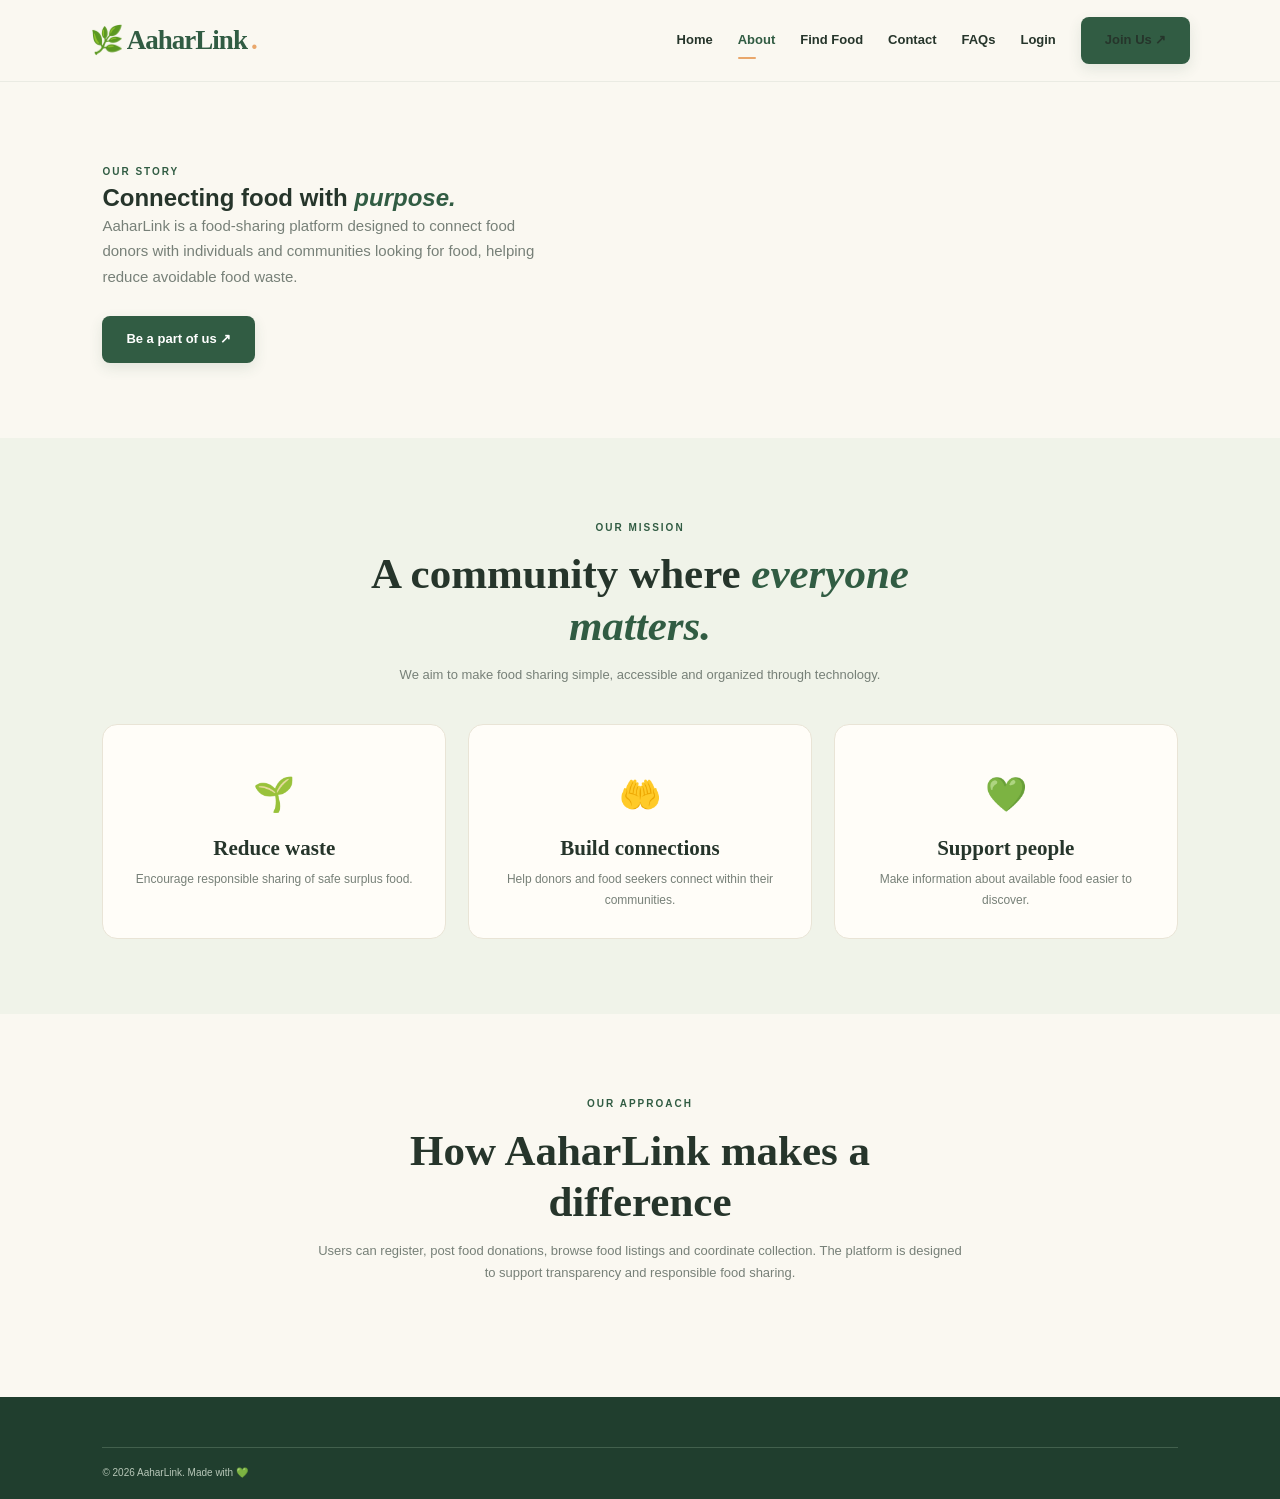
==== frontend/pages/about.html @ 4fac2980 "Initial project upload" ====
<!DOCTYPE html>
<html lang="en">
<head>
  <meta charset="UTF-8">
  <meta name="viewport" content="width=device-width, initial-scale=1">
  <title>About Us | AaharLink</title>
<link rel="stylesheet" href="../css/style.css">
  
</head>
<body>
<header class="navbar">
  <a class="logo" href="index.html">🌿 AaharLink<span>.</span></a>
  <button class="menu-toggle" id="menuToggle">☰</button>
  <nav id="navLinks">
    <a href="index.html">Home</a><a class="active" href="about.html">About</a>
    <a href="find-food.html">Find Food</a><a href="contact.html">Contact</a>
    <a href="faqs.html">FAQs</a><a href="login.html">Login</a>
    <a class="btn btn-primary" href="register.html">Join Us ↗</a>
  </nav>
</header>
<main>
  <section class="section">
    <div class="hero-content">
      <span class="eyebrow">OUR STORY</span>
      <h1>Connecting food with <span>purpose.</span></h1>
      <p>AaharLink is a food-sharing platform designed to connect food donors with individuals and communities looking for food, helping reduce avoidable food waste.</p>
      <a class="btn btn-primary" href="register.html">Be a part of us ↗</a>
    </div>
  </section>
  <section class="section impact">
    <div class="impact-heading">
      <span class="eyebrow">OUR MISSION</span>
      <h2>A community where <span>everyone matters.</span></h2>
      <p>We aim to make food sharing simple, accessible and organized through technology.</p>
    </div>
    <div class="steps-grid">
      <div class="step-card"><span class="step-icon">🌱</span><h3>Reduce waste</h3><p>Encourage responsible sharing of safe surplus food.</p></div>
      <div class="step-card"><span class="step-icon">🤲</span><h3>Build connections</h3><p>Help donors and food seekers connect within their communities.</p></div>
      <div class="step-card"><span class="step-icon">💚</span><h3>Support people</h3><p>Make information about available food easier to discover.</p></div>
    </div>
  </section>
  <section class="section">
    <div class="impact-heading">
      <span class="eyebrow">OUR APPROACH</span>
      <h2>How AaharLink makes a difference</h2>
      <p>Users can register, post food donations, browse food listings and coordinate collection. The platform is designed to support transparency and responsible food sharing.</p>
    </div>
  </section>
</main>
<footer class="footer"><div class="footer-bottom">© 2026 AaharLink. Made with 💚</div></footer>
<script src="../js/main.js"></script>
</body>
</html>
---- frontend/css/style.css ----
/* =========================================
   AAHARLINK — GLOBAL STYLESHEET
   Theme: Pinterest-inspired | Sage & Cream
========================================= */

/* 1. GOOGLE FONTS
   DM Sans + Playfair Display are imported in HTML.
========================================= */

:root {
  /* Brand Colors */
  --green: #315c43;
  --green-dark: #234832;
  --green-light: #53775c;
  --sage: #dce9d8;
  --sage-light: #edf3e9;
  --cream: #faf8f1;
  --cream-dark: #f2efe5;
  --white: #ffffff;

  /* Text Colors */
  --text: #26352b;
  --muted: #778078;
  --light-text: #a0a99f;

  /* Accent Colors */
  --orange: #e9a76b;
  --peach: #f7e5d4;
  --red: #c45d54;
  --blue: #e8f0f5;

  /* Borders and Shadows */
  --border: #e8e9df;
  --shadow-sm: 0 4px 15px rgba(39, 67, 46, 0.05);
  --shadow: 0 12px 35px rgba(39, 67, 46, 0.09);
  --shadow-lg: 0 20px 55px rgba(39, 67, 46, 0.13);

  /* Layout */
  --container: 1200px;
  --radius-sm: 8px;
  --radius-md: 14px;
  --radius-lg: 20px;
  --transition: 0.25s ease;
}

/* 2. RESET */

* {
  margin: 0;
  padding: 0;
  box-sizing: border-box;
}

html {
  scroll-behavior: smooth;
  scroll-padding-top: 90px;
}

body {
  min-height: 100vh;
  font-family: "DM Sans", sans-serif;
  background: var(--cream);
  color: var(--text);
  line-height: 1.6;
  overflow-x: hidden;
}

h1, h2, h3, h4, h5, h6 {
  color: var(--text);
  line-height: 1.25;
}

p {
  line-height: 1.7;
}

a {
  color: inherit;
  text-decoration: none;
}

button,
input,
textarea,
select {
  font: inherit;
}

button {
  cursor: pointer;
}

img {
  display: block;
  max-width: 100%;
}

ul {
  list-style: none;
}

::selection {
  background: var(--sage);
  color: var(--green-dark);
}

/* 3. SCROLLBAR */

::-webkit-scrollbar {
  width: 8px;
}

::-webkit-scrollbar-track {
  background: var(--cream);
}

::-webkit-scrollbar-thumb {
  background: #b7cbb6;
  border-radius: 20px;
}

::-webkit-scrollbar-thumb:hover {
  background: var(--green-light);
}

/* 4. NAVIGATION BAR */

.navbar {
  width: 100%;
  min-height: 82px;
  padding: 12px 7%;
  display: flex;
  align-items: center;
  justify-content: space-between;
  gap: 25px;
  position: sticky;
  top: 0;
  z-index: 100;
  background: rgba(250, 248, 241, 0.97);
  border-bottom: 1px solid rgba(49, 92, 67, 0.08);
  backdrop-filter: blur(12px);
}

.logo {
  display: inline-flex;
  align-items: center;
  gap: 4px;
  flex-shrink: 0;
  color: var(--green);
  font-family: "Playfair Display", serif;
  font-size: 27px;
  font-weight: 800;
  letter-spacing: -1px;
}

.logo span {
  color: var(--orange);
}

.navbar nav {
  display: flex;
  align-items: center;
  justify-content: flex-end;
  gap: 25px;
}

.navbar nav a {
  color: var(--text);
  font-size: 13px;
  font-weight: 600;
  transition: color var(--transition);
  white-space: nowrap;
}

.navbar nav a:hover,
.navbar nav a.active {
  color: var(--green);
}

.navbar nav a.active:not(.btn) {
  position: relative;
}

.navbar nav a.active:not(.btn)::after {
  content: "";
  position: absolute;
  height: 2px;
  width: 18px;
  bottom: -8px;
  left: 0;
  background: var(--orange);
  border-radius: 5px;
}

.navbar nav .nav-login {
  margin-left: 3px;
}

.menu-toggle {
  display: none;
  border: 0;
  background: transparent;
  color: var(--green);
  font-size: 25px;
  line-height: 1;
}

/* 5. BUTTONS */

.btn {
  display: inline-flex;
  justify-content: center;
  align-items: center;
  gap: 8px;
  min-height: 45px;
  padding: 12px 23px;
  border: 1px solid transparent;
  border-radius: var(--radius-sm);
  font-size: 13px;
  font-weight: 700;
  text-align: center;
  cursor: pointer;
  transition:
    background var(--transition),
    color var(--transition),
    transform var(--transition),
    box-shadow var(--transition);
}

.btn:hover {
  transform: translateY(-2px);
}

.btn:focus-visible,
button:focus-visible,
a:focus-visible {
  outline: 3px solid var(--orange);
  outline-offset: 3px;
}

.btn-primary {
  background: var(--green);
  color: var(--white);
  box-shadow: 0 5px 14px rgba(49, 92, 67, 0.12);
}

.btn-primary:hover {
  background: var(--green-dark);
  color: var(--white);
  box-shadow: var(--shadow);
}

.btn-outline {
  color: var(--green);
  background: transparent;
  border-color: var(--green);
}

.btn-outline:hover {
  background: var(--sage);
}

.btn-light {
  color: var(--green);
  background: var(--white);
}

.btn-light:hover {
  background: var(--sage-light);
}

.btn-danger {
  color: var(--white);
  background: var(--red);
}

.nav-register {
  min-height: 39px;
  padding: 9px 17px;
}

/* 6. COMMON TEXT STYLES */

.eyebrow {
  display: inline-block;
  color: var(--green);
  font-size: 10px;
  font-weight: 800;
  letter-spacing: 2px;
  line-height: 1.6;
}

.text-muted {
  color: var(--muted);
}

.text-link {
  color: var(--green);
  font-size: 13px;
  font-weight: 700;
  transition: color var(--transition);
}

.text-link:hover {
  color: var(--orange);
}

h2 span,
h1 span {
  color: var(--green);
  font-style: italic;
}

/* 7. HERO SECTION */

.hero {
  width: 100%;
  min-height: 590px;
  padding: 75px 8% 85px;
  display: grid;
  grid-template-columns: 1fr 1fr;
  align-items: center;
  gap: 65px;
  max-width: 1600px;
  margin: auto;
}

.hero-content {
  max-width: 570px;
}

.hero h1 {
  margin: 20px 0;
  color: var(--text);
  font-family: "Playfair Display", serif;
  font-size: clamp(48px, 6vw, 76px);
  font-weight: 800;
  line-height: 1.1;
  letter-spacing: -2px;
}

.hero-content > p {
  max-width: 460px;
  margin-bottom: 27px;
  color: var(--muted);
  font-size: 15px;
}

.hero-buttons {
  display: flex;
  flex-wrap: wrap;
  gap: 12px;
}

.hero-note {
  margin-top: 26px;
  color: var(--muted);
  font-size: 12px;
}

.hero-note span {
  color: #c47c57;
  font-size: 19px;
}

.hero-image {
  position: relative;
  padding: 0 0 25px 20px;
}

.hero-image::before {
  content: "";
  position: absolute;
  inset: 20px -15px 0 40px;
  z-index: 0;
  background: var(--sage);
  border-radius: 45% 45% 20px 20px;
  transform: rotate(3deg);
}

.hero-image > img {
  position: relative;
  z-index: 1;
  width: 100%;
  height: 410px;
  object-fit: cover;
  border-radius: 48% 48% 18px 18px;
  box-shadow: var(--shadow);
}

.floating-card {
  position: absolute;
  left: -25px;
  bottom: 60px;
  z-index: 2;
  display: flex;
  align-items: center;
  gap: 12px;
  padding: 14px 19px;
  background: var(--white);
  border-radius: 14px;
  box-shadow: var(--shadow);
}

.floating-icon {
  font-size: 29px;
}

.floating-card strong,
.floating-card small {
  display: block;
}

.floating-card strong {
  color: var(--text);
  font-size: 13px;
}

.floating-card small {
  color: var(--muted);
  font-size: 11px;
}

.image-label {
  position: absolute;
  right: 0;
  bottom: 0;
  z-index: 2;
  padding: 8px 15px;
  background: var(--green);
  color: var(--white);
  border-radius: var(--radius-sm);
  font-size: 11px;
}

/* 8. COMMON SECTIONS */

.section {
  padding: 75px 8%;
}

.impact-heading {
  max-width: 650px;
  margin: 0 auto 38px;
  text-align: center;
}

.impact-heading h2,
.section-heading h2 {
  margin: 10px 0 12px;
  font-family: "Playfair Display", serif;
  font-size: clamp(30px, 4vw, 43px);
  font-weight: 700;
  line-height: 1.2;
}

.impact-heading p {
  color: var(--muted);
  font-size: 13px;
}

/* 9. IMPACT STATISTICS */

.impact {
  background: #f0f3e9;
  text-align: center;
}

.impact-grid {
  display: grid;
  grid-template-columns: repeat(4, 1fr);
  gap: 18px;
}

.impact-card {
  padding: 25px 10px;
  background: var(--white);
  border: 1px solid rgba(49, 92, 67, 0.04);
  border-radius: 15px;
  box-shadow: var(--shadow-sm);
  transition: transform var(--transition), box-shadow var(--transition);
}

.impact-card:hover {
  transform: translateY(-5px);
  box-shadow: var(--shadow);
}

.impact-card > span {
  font-size: 30px;
}

.impact-card h3 {
  margin: 9px 0 2px;
  color: var(--green);
  font-family: "Playfair Display", serif;
  font-size: 29px;
}

.impact-card p {
  color: var(--muted);
  font-size: 12px;
}

.demo-note {
  display: block;
  margin-top: 16px;
  color: var(--muted);
  font-size: 10px;
}

/* 10. FOOD CATEGORY SECTION */

.food-section {
  background: var(--cream);
}

.section-heading {
  display: flex;
  align-items: end;
  justify-content: space-between;
  gap: 15px;
  margin-bottom: 30px;
}

.food-grid {
  display: grid;
  grid-template-columns: repeat(3, minmax(0, 1fr));
  gap: 23px;
}

.food-card {
  overflow: hidden;
  background: var(--white);
  border: 1px solid rgba(49, 92, 67, 0.05);
  border-radius: 15px;
  box-shadow: var(--shadow-sm);
  transition: transform var(--transition), box-shadow var(--transition);
}

.food-card:hover {
  transform: translateY(-5px);
  box-shadow: var(--shadow);
}

.food-card img {
  width: 100%;
  height: 225px;
  object-fit: cover;
}

.food-card-body {
  padding: 20px;
}

.food-tag {
  display: inline-block;
  padding: 5px 10px;
  background: var(--sage-light);
  color: var(--green);
  border-radius: 20px;
  font-size: 10px;
  font-weight: 700;
}

.food-card h3 {
  margin: 10px 0 5px;
  font-family: "Playfair Display", serif;
  font-size: 21px;
}

.food-card p {
  color: var(--muted);
  font-size: 12px;
}

/* 11. HOW IT WORKS */

.how-section {
  background: #f5f1e7;
}

.steps-grid {
  display: grid;
  grid-template-columns: repeat(3, minmax(0, 1fr));
  gap: 22px;
}

.step-card {
  position: relative;
  padding: 28px;
  background: #fffdf8;
  border: 1px solid #e9e4d6;
  border-radius: 15px;
  transition: transform var(--transition), box-shadow var(--transition);
}

.step-card:hover {
  transform: translateY(-4px);
  box-shadow: var(--shadow);
}

.step-number {
  position: absolute;
  top: 15px;
  right: 20px;
  color: #e2e8db;
  font-family: "Playfair Display", serif;
  font-size: 38px;
  font-weight: 700;
}

.step-icon {
  display: block;
  margin: 14px 0;
  font-size: 34px;
}

.step-card h3 {
  margin-bottom: 8px;
  font-family: "Playfair Display", serif;
  font-size: 21px;
}

.step-card p {
  color: var(--muted);
  font-size: 12px;
}

/* 12. CALL TO ACTION */

.cta-section {
  margin: 65px 8%;
  padding: 55px;
  display: flex;
  align-items: center;
  justify-content: space-between;
  gap: 25px;
  color: var(--white);
  background: var(--green);
  border-radius: 20px;
  box-shadow: var(--shadow);
}

.cta-section .eyebrow {
  color: #d9e7cf;
}

.cta-section h2 {
  margin: 12px 0;
  color: var(--white);
  font-family: "Playfair Display", serif;
  font-size: clamp(30px, 4vw, 42px);
  line-height: 1.2;
}

.cta-section p {
  color: #e0e9df;
  font-size: 13px;
}

/* 13. ABOUT PAGE */

.about-hero {
  padding: 80px 8%;
  display: grid;
  grid-template-columns: 1fr 1fr;
  align-items: center;
  gap: 50px;
}

.about-hero h1 {
  margin: 15px 0;
  font: 800 clamp(40px, 5vw, 64px)/1.15 "Playfair Display", serif;
}

.about-hero p {
  margin-bottom: 20px;
  color: var(--muted);
  font-size: 14px;
}

.about-hero img {
  width: 100%;
  height: 390px;
  object-fit: cover;
  border-radius: 20px 70px 20px 70px;
  box-shadow: var(--shadow);
}

/* 14. CONTACT PAGE */

.contact-layout {
  max-width: 950px;
  margin: 35px auto;
  display: grid;
  grid-template-columns: 0.8fr 1.2fr;
  overflow: hidden;
  background: var(--white);
  border: 1px solid var(--border);
  border-radius: 18px;
  box-shadow: var(--shadow);
}

.contact-info {
  padding: 40px 30px;
  background: #eaf0e3;
}

.contact-info h2 {
  font-family: "Playfair Display", serif;
  font-size: 27px;
}

.contact-info > p {
  margin: 12px 0 30px;
  color: var(--muted);
  font-size: 12px;
}

.contact-detail {
  display: flex;
  align-items: flex-start;
  gap: 12px;
  margin: 20px 0;
}

.contact-detail strong {
  font-size: 12px;
}

.contact-detail span {
  font-size: 12px;
}

/* 15. CONTACT FORM */

.contact-form {
  display: flex;
  flex-direction: column;
  gap: 10px;
  padding: 35px;
}

.contact-form label {
  font-size: 12px;
  font-weight: 700;
}

.contact-form input,
.contact-form textarea {
  width: 100%;
  padding: 12px;
  border: 1px solid var(--border);
  border-radius: 8px;
  outline: none;
  background: #fff;
  color: var(--text);
  font-size: 13px;
}

.contact-form textarea {
  resize: vertical;
}

.contact-form input:focus,
.contact-form textarea:focus {
  border-color: var(--green);
  box-shadow: 0 0 0 3px rgba(49, 92, 67, 0.08);
}

/* 16. FAQ PAGE */

.faq-list {
  max-width: 800px;
  margin: 0 auto;
}

.faq-list details {
  margin-bottom: 12px;
  padding: 18px 20px;
  background: var(--white);
  border: 1px solid var(--border);
  border-radius: 11px;
  transition: border-color var(--transition);
}

.faq-list details[open] {
  border-color: #b9cdb8;
}

.faq-list summary {
  position: relative;
  color: var(--text);
  font-size: 13px;
  font-weight: 700;
  cursor: pointer;
  list-style: none;
  padding-right: 25px;
}

.faq-list summary::-webkit-details-marker {
  display: none;
}

.faq-list summary::after {
  content: "+";
  position: absolute;
  right: 0;
  top: -4px;
  color: var(--green);
  font-size: 22px;
  font-weight: 400;
}

.faq-list details[open] summary::after {
  content: "−";
}

.faq-list details[open] summary {
  color: var(--green);
}

.faq-list details p {
  margin-top: 12px;
  color: var(--muted);
  font-size: 12px;
}

.faq-contact {
  max-width: 800px;
  margin: 30px auto 0;
  padding: 35px;
  background: #eaf0e3;
  border-radius: 15px;
  text-align: center;
}

.faq-contact h3 {
  font-family: "Playfair Display", serif;
  font-size: 24px;
}

.faq-contact p {
  margin: 8px 0 18px;
  color: var(--muted);
  font-size: 12px;
}

/* 17. FIND FOOD PAGE */

.find-controls {
  max-width: 750px;
  margin: 25px 0 30px;
  display: flex;
  gap: 12px;
}

.find-controls input,
.find-controls select {
  min-width: 0;
  padding: 13px 15px;
  background: var(--white);
  border: 1px solid var(--border);
  border-radius: 9px;
  outline: none;
  color: var(--text);
  font-size: 12px;
}

.find-controls input {
  flex: 1;
}

.find-controls select {
  width: 190px;
}

.find-controls input:focus,
.find-controls select:focus {
  border-color: var(--green);
}

/* 18. FOOTER */

.footer {
  padding: 50px 8% 18px;
  background: #203e2e;
  color: #edf2e9;
}

.footer-main {
  display: grid;
  grid-template-columns: 2fr 1fr 1fr;
  gap: 50px;
  padding-bottom: 35px;
}

.footer-logo {
  color: var(--white);
}

.footer-main p {
  max-width: 330px;
  margin-top: 12px;
  color: #c0cdbf;
  font-size: 12px;
}

.footer-main h4 {
  margin-bottom: 13px;
  color: var(--white);
  font-size: 13px;
}

.footer-main > div > a:not(.logo) {
  display: block;
  margin: 8px 0;
  color: #c0cdbf;
  font-size: 12px;
  transition: color var(--transition);
}

.footer-main > div > a:hover {
  color: var(--white);
}

.footer-bottom {
  display: flex;
  justify-content: space-between;
  gap: 15px;
  padding-top: 17px;
  border-top: 1px solid #42604d;
  color: #b7c7b8;
  font-size: 10px;
}

/* 19. SHARED EMPTY AND STATUS STATES */

.empty-state {
  padding: 40px 10px;
  color: var(--muted);
  text-align: center;
  font-size: 13px;
}

[hidden] {
  display: none !important;
}

/* 20. RESPONSIVE DESIGN */

@media (max-width: 1100px) {
  .navbar {
    padding-right: 5%;
    padding-left: 5%;
  }

  .navbar nav {
    gap: 15px;
  }

  .hero {
    padding-right: 6%;
    padding-left: 6%;
    gap: 35px;
  }

  .section {
    padding-right: 6%;
    padding-left: 6%;
  }

  .footer {
    padding-right: 6%;
    padding-left: 6%;
  }
}

@media (max-width: 850px) {
  .navbar nav {
    gap: 11px;
  }

  .navbar nav a {
    font-size: 11px;
  }

  .logo {
    font-size: 23px;
  }

  .hero {
    min-height: 520px;
    gap: 25px;
  }

  .hero h1 {
    font-size: 53px;
  }

  .hero-image > img {
    height: 350px;
  }

  .impact-grid {
    grid-template-columns: repeat(2, 1fr);
  }

  .food-grid {
    gap: 15px;
  }

  .food-card img {
    height: 185px;
  }

  .steps-grid {
    gap: 14px;
  }

  .step-card {
    padding: 20px;
  }
}

@media (max-width: 700px) {
  .navbar {
    min-height: 70px;
    padding: 10px 5%;
  }

  .menu-toggle {
    display: block;
  }

  .navbar nav {
    display: none;
    position: absolute;
    top: 70px;
    left: 0;
    right: 0;
    padding: 22px 7%;
    flex-direction: column;
    align-items: stretch;
    gap: 14px;
    background: var(--cream);
    box-shadow: var(--shadow);
    border-top: 1px solid var(--border);
  }

  .navbar nav.open {
    display: flex;
  }

  .navbar nav a {
    padding: 5px 0;
    font-size: 13px;
  }

  .navbar nav a.active:not(.btn)::after {
    display: none;
  }

  .navbar nav .btn {
    align-self: flex-start;
    padding: 10px 18px;
  }

  .hero {
    grid-template-columns: 1fr;
    padding: 45px 6% 55px;
    gap: 35px;
  }

  .hero h1 {
    font-size: clamp(44px, 11vw, 62px);
  }

  .hero-content > p {
    font-size: 13px;
  }

  .hero-image {
    margin: 0 12px;
    padding-left: 10px;
  }

  .hero-image > img {
    height: 330px;
  }

  .floating-card {
    left: -8px;
    bottom: 45px;
  }

  .section {
    padding: 55px 6%;
  }

  .impact-grid {
    grid-template-columns: repeat(2, 1fr);
    gap: 12px;
  }

  .impact-card {
    padding: 20px 8px;
  }

  .impact-card h3 {
    font-size: 25px;
  }

  .food-grid,
  .steps-grid {
    grid-template-columns: 1fr;
  }

  .food-card img {
    height: 230px;
  }

  .section-heading {
    align-items: flex-start;
    flex-direction: column;
  }

  .cta-section {
    margin: 40px 5%;
    padding: 35px 25px;
    flex-direction: column;
    align-items: flex-start;
  }

  .footer {
    padding: 40px 6% 18px;
  }

  .footer-main {
    grid-template-columns: 1fr 1fr;
    gap: 28px;
  }

  .footer-main > div:first-child {
    grid-column: 1 / -1;
  }

  .footer-bottom {
    flex-direction: column;
  }

  .contact-layout {
    grid-template-columns: 1fr;
  }

  .contact-info {
    padding: 30px;
  }

  .contact-form {
    padding: 25px;
  }

  .find-controls {
    flex-direction: column;
  }

  .find-controls select {
    width: 100%;
  }

  .about-hero {
    grid-template-columns: 1fr;
    padding: 55px 6%;
  }

  .about-hero img {
    height: 300px;
  }
}

@media (max-width: 380px) {
  .logo {
    font-size: 22px;
  }

  .hero h1 {
    font-size: 42px;
  }

  .hero-buttons {
    flex-direction: column;
    align-items: stretch;
  }

  .impact-card h3 {
    font-size: 22px;
  }

  .footer-main {
    gap: 20px;
  }
}

/* 21. REDUCED MOTION ACCESSIBILITY */

@media (prefers-reduced-motion: reduce) {
  *,
  *::before,
  *::after {
    scroll-behavior: auto !important;
    animation-duration: 0.01ms !important;
    transition-duration: 0.01ms !important;
  }
}
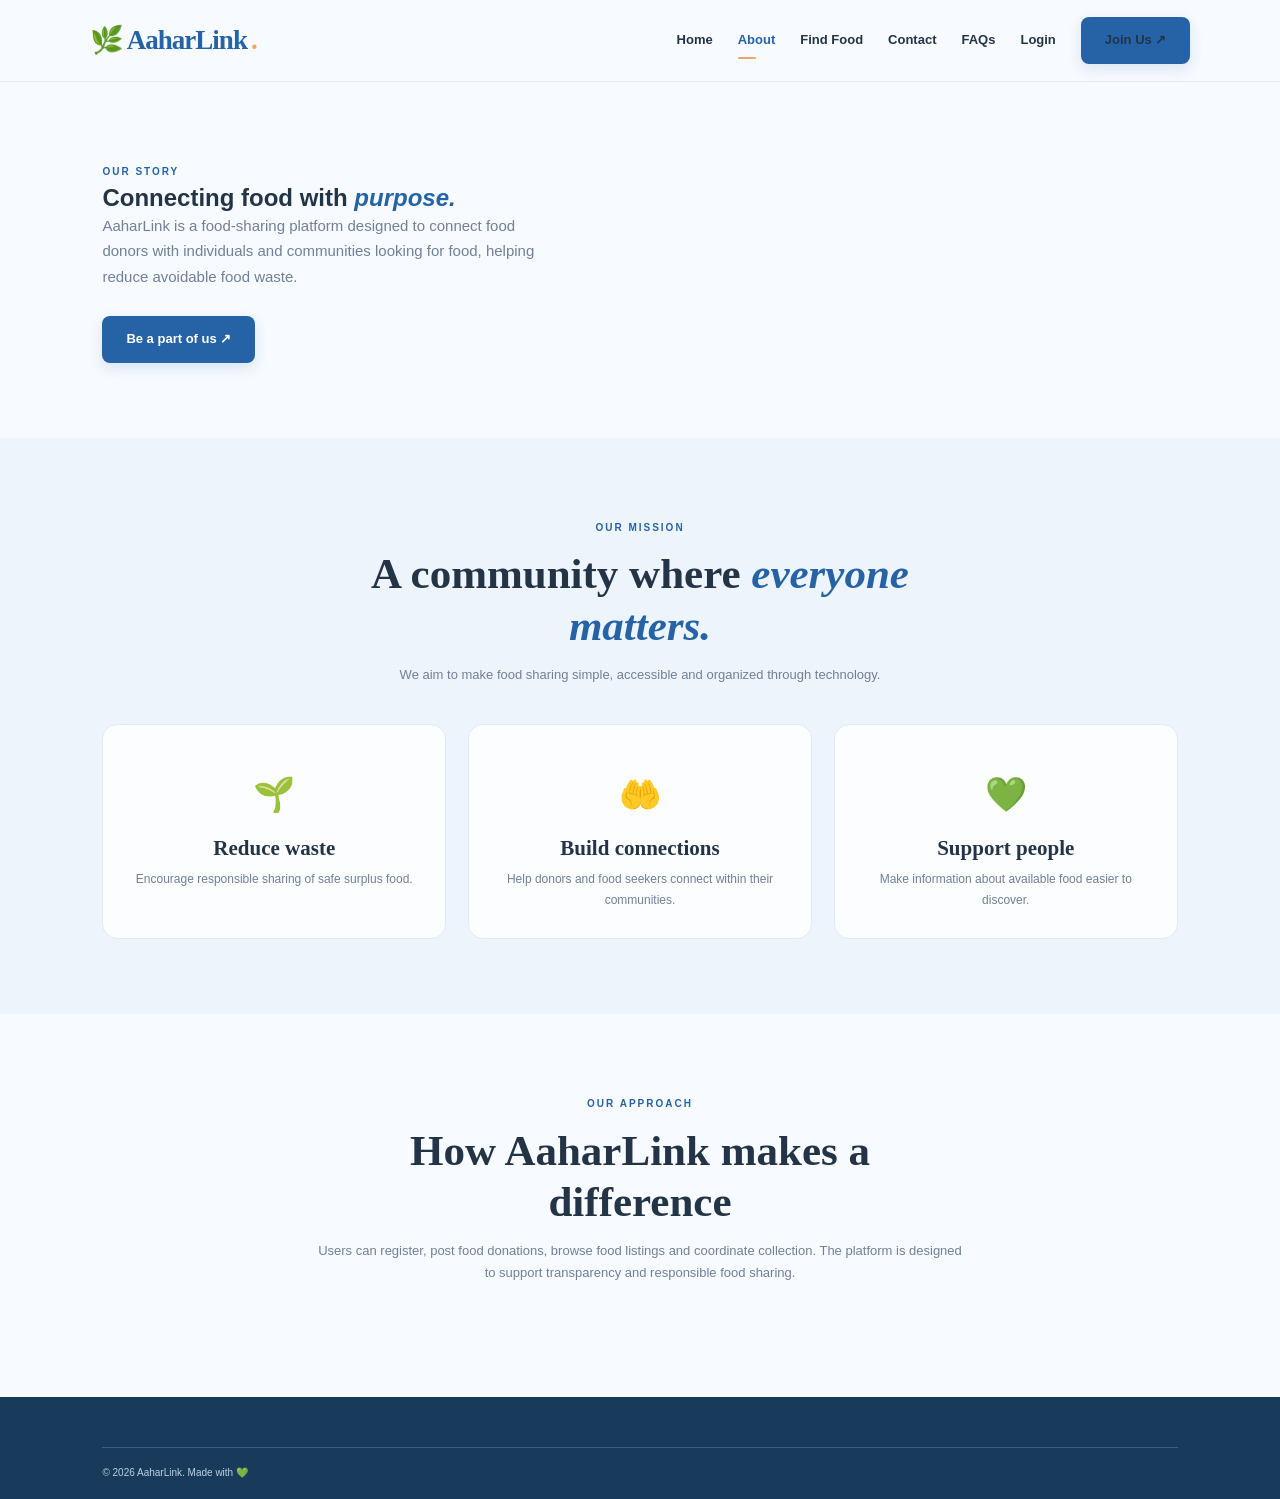
==== commit e058482f: "update to login and logout flow" ====
--- a/frontend/pages/about.html
+++ b/frontend/pages/about.html
@@ -49,6 +49,7 @@
   </section>
 </main>
 <footer class="footer"><div class="footer-bottom">© 2026 AaharLink. Made with 💚</div></footer>
+<script src="../js/api.js"></script>
 <script src="../js/main.js"></script>
 </body>
 </html>
--- a/frontend/css/style.css
+++ b/frontend/css/style.css
@@ -1,7 +1,7 @@
 
 /* =========================================
    AAHARLINK — GLOBAL STYLESHEET
-   Theme: Pinterest-inspired | Sage & Cream
+   Theme: Blue & White
 ========================================= */
 
 /* 1. GOOGLE FONTS
@@ -10,19 +10,19 @@
 
 :root {
   /* Brand Colors */
-  --green: #315c43;
-  --green-dark: #234832;
-  --green-light: #53775c;
-  --sage: #dce9d8;
-  --sage-light: #edf3e9;
-  --cream: #faf8f1;
-  --cream-dark: #f2efe5;
+  --green: #2563a6;
+  --green-dark: #174775;
+  --green-light: #4784bd;
+  --sage: #dceafb;
+  --sage-light: #edf5fd;
+  --cream: #f7faff;
+  --cream-dark: #eaf2fa;
   --white: #ffffff;
 
   /* Text Colors */
-  --text: #26352b;
-  --muted: #778078;
-  --light-text: #a0a99f;
+  --text: #243447;
+  --muted: #718096;
+  --light-text: #9aa9b8;
 
   /* Accent Colors */
   --orange: #e9a76b;
@@ -31,10 +31,10 @@
   --blue: #e8f0f5;
 
   /* Borders and Shadows */
-  --border: #e8e9df;
-  --shadow-sm: 0 4px 15px rgba(39, 67, 46, 0.05);
-  --shadow: 0 12px 35px rgba(39, 67, 46, 0.09);
-  --shadow-lg: 0 20px 55px rgba(39, 67, 46, 0.13);
+  --border: #dfe7ef;
+  --shadow-sm: 0 4px 15px rgba(36, 67, 102, 0.06);
+  --shadow: 0 12px 35px rgba(36, 67, 102, 0.1);
+  --shadow-lg: 0 20px 55px rgba(36, 67, 102, 0.14);
 
   /* Layout */
   --container: 1200px;
@@ -116,7 +116,7 @@
 }
 
 ::-webkit-scrollbar-thumb {
-  background: #b7cbb6;
+  background: #b6cce2;
   border-radius: 20px;
 }
 
@@ -137,8 +137,8 @@
   position: sticky;
   top: 0;
   z-index: 100;
-  background: rgba(250, 248, 241, 0.97);
-  border-bottom: 1px solid rgba(49, 92, 67, 0.08);
+  background: rgba(247, 250, 255, 0.97);
+  border-bottom: 1px solid rgba(37, 99, 166, 0.1);
   backdrop-filter: blur(12px);
 }
 
@@ -165,7 +165,8 @@
   gap: 25px;
 }
 
-.navbar nav a {
+.navbar nav a,
+.navbar nav button {
   color: var(--text);
   font-size: 13px;
   font-weight: 600;
@@ -176,6 +177,11 @@
 .navbar nav a:hover,
 .navbar nav a.active {
   color: var(--green);
+}
+
+.navbar nav button.btn-primary,
+.navbar nav button.btn-primary:hover {
+  color: var(--white);
 }
 
 .navbar nav a.active:not(.btn) {
@@ -242,7 +248,7 @@
 .btn-primary {
   background: var(--green);
   color: var(--white);
-  box-shadow: 0 5px 14px rgba(49, 92, 67, 0.12);
+  box-shadow: 0 5px 14px rgba(37, 99, 166, 0.14);
 }
 
 .btn-primary:hover {
@@ -463,7 +469,7 @@
 /* 9. IMPACT STATISTICS */
 
 .impact {
-  background: #f0f3e9;
+  background: #edf4fb;
   text-align: center;
 }
 
@@ -476,7 +482,7 @@
 .impact-card {
   padding: 25px 10px;
   background: var(--white);
-  border: 1px solid rgba(49, 92, 67, 0.04);
+  border: 1px solid rgba(37, 99, 166, 0.05);
   border-radius: 15px;
   box-shadow: var(--shadow-sm);
   transition: transform var(--transition), box-shadow var(--transition);
@@ -533,7 +539,7 @@
 .food-card {
   overflow: hidden;
   background: var(--white);
-  border: 1px solid rgba(49, 92, 67, 0.05);
+  border: 1px solid rgba(37, 99, 166, 0.06);
   border-radius: 15px;
   box-shadow: var(--shadow-sm);
   transition: transform var(--transition), box-shadow var(--transition);
@@ -578,7 +584,7 @@
 /* 11. HOW IT WORKS */
 
 .how-section {
-  background: #f5f1e7;
+  background: #f0f5fb;
 }
 
 .steps-grid {
@@ -590,8 +596,8 @@
 .step-card {
   position: relative;
   padding: 28px;
-  background: #fffdf8;
-  border: 1px solid #e9e4d6;
+  background: #fbfdff;
+  border: 1px solid #e1eaf4;
   border-radius: 15px;
   transition: transform var(--transition), box-shadow var(--transition);
 }
@@ -605,7 +611,7 @@
   position: absolute;
   top: 15px;
   right: 20px;
-  color: #e2e8db;
+  color: #dce8f5;
   font-family: "Playfair Display", serif;
   font-size: 38px;
   font-weight: 700;
@@ -644,7 +650,7 @@
 }
 
 .cta-section .eyebrow {
-  color: #d9e7cf;
+  color: #d9e8f7;
 }
 
 .cta-section h2 {
@@ -656,7 +662,7 @@
 }
 
 .cta-section p {
-  color: #e0e9df;
+  color: #e0ebf7;
   font-size: 13px;
 }
 
@@ -705,7 +711,7 @@
 
 .contact-info {
   padding: 40px 30px;
-  background: #eaf0e3;
+  background: #eaf2fa;
 }
 
 .contact-info h2 {
@@ -767,7 +773,7 @@
 .contact-form input:focus,
 .contact-form textarea:focus {
   border-color: var(--green);
-  box-shadow: 0 0 0 3px rgba(49, 92, 67, 0.08);
+  box-shadow: 0 0 0 3px rgba(37, 99, 166, 0.1);
 }
 
 /* 16. FAQ PAGE */
@@ -787,7 +793,7 @@
 }
 
 .faq-list details[open] {
-  border-color: #b9cdb8;
+  border-color: #b7cde3;
 }
 
 .faq-list summary {
@@ -832,7 +838,7 @@
   max-width: 800px;
   margin: 30px auto 0;
   padding: 35px;
-  background: #eaf0e3;
+  background: #eaf2fa;
   border-radius: 15px;
   text-align: center;
 }
@@ -886,8 +892,8 @@
 
 .footer {
   padding: 50px 8% 18px;
-  background: #203e2e;
-  color: #edf2e9;
+  background: #183b5b;
+  color: #edf5fc;
 }
 
 .footer-main {
@@ -904,7 +910,7 @@
 .footer-main p {
   max-width: 330px;
   margin-top: 12px;
-  color: #c0cdbf;
+  color: #c3d3e2;
   font-size: 12px;
 }
 
@@ -917,7 +923,7 @@
 .footer-main > div > a:not(.logo) {
   display: block;
   margin: 8px 0;
-  color: #c0cdbf;
+  color: #c3d3e2;
   font-size: 12px;
   transition: color var(--transition);
 }
@@ -931,8 +937,8 @@
   justify-content: space-between;
   gap: 15px;
   padding-top: 17px;
-  border-top: 1px solid #42604d;
-  color: #b7c7b8;
+  border-top: 1px solid #3c5d7c;
+  color: #bed0e1;
   font-size: 10px;
 }
 
@@ -983,7 +989,8 @@
     gap: 11px;
   }
 
-  .navbar nav a {
+  .navbar nav a,
+  .navbar nav button {
     font-size: 11px;
   }
 
@@ -1054,7 +1061,8 @@
     display: flex;
   }
 
-  .navbar nav a {
+  .navbar nav a,
+  .navbar nav button {
     padding: 5px 0;
     font-size: 13px;
   }
@@ -1215,4 +1223,3 @@
     transition-duration: 0.01ms !important;
   }
 }
-
